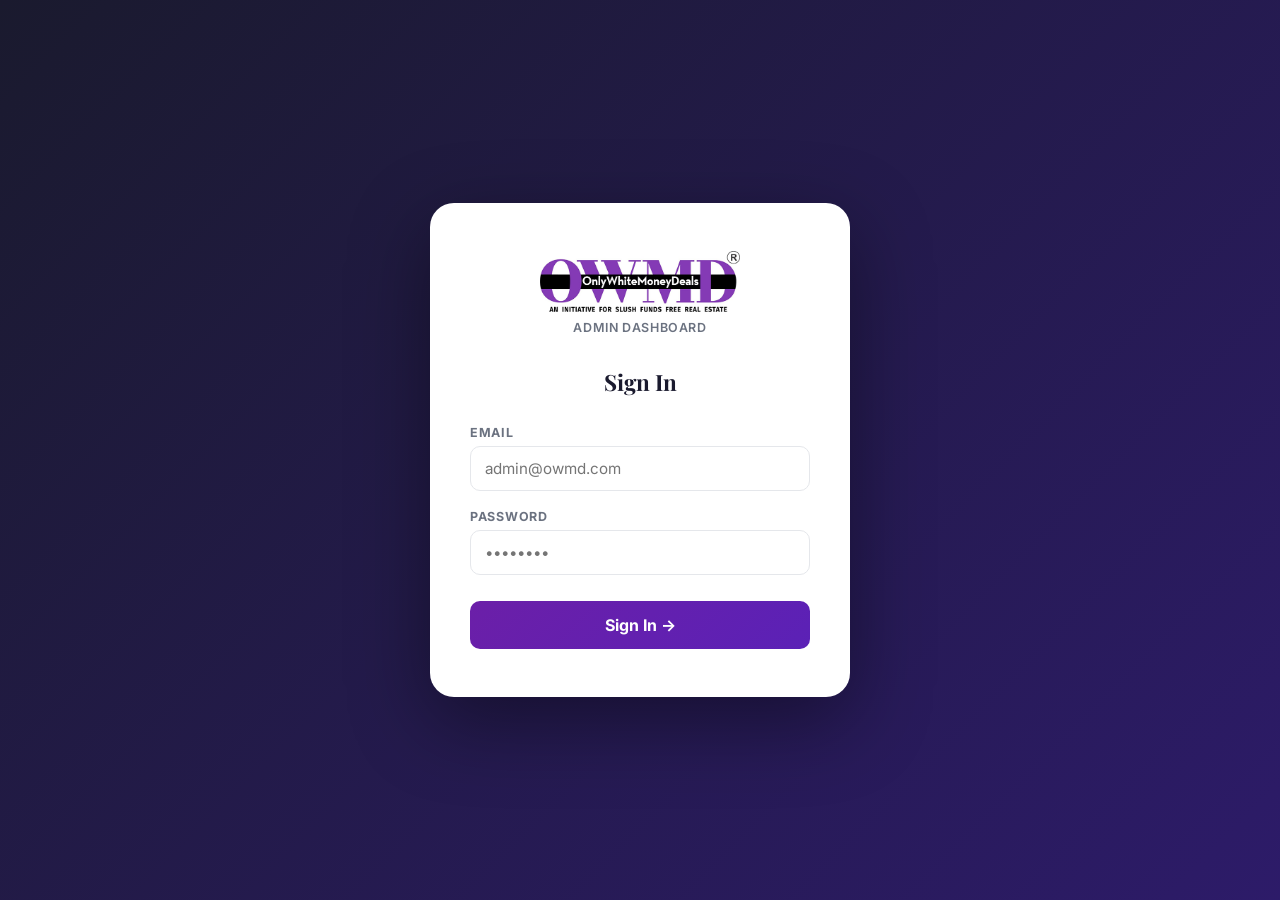
==== admin.html @ d9233c6e "Initial commit: OWMD site" ====
<!DOCTYPE html>
<html lang="en">
<head>
<meta charset="UTF-8"><meta name="viewport" content="width=device-width, initial-scale=1.0">
<title>Admin Dashboard | Only White Money Deals</title>
<meta name="robots" content="noindex, nofollow">
<link rel="preconnect" href="https://fonts.googleapis.com"><link rel="preconnect" href="https://fonts.gstatic.com" crossorigin>
<link href="https://fonts.googleapis.com/css2?family=Playfair+Display:wght@400;700;900&family=Inter:wght@300;400;500;600;700&display=swap" rel="stylesheet" media="print" onload="this.media='all'">
<link rel="icon" type="image/png" href="assets/logo1.png">
<style>
:root{--purple:#6B1FA8;--purple-dark:#5B21B6;--purple-light:#8B5CF6;--purple-bg:#F5F3FF;--black:#111111;--white:#FFFFFF;--off-white:#F8F9FA;--text:#1A1A2E;--muted:#6B7280;--border:#E5E7EB;--radius:12px;--shadow:0 4px 24px rgba(139,53,200,0.12);--shadow-lg:0 12px 48px rgba(139,53,200,0.2);--transition:all 0.3s ease;--green:#059669;--red:#DC2626;--amber:#D97706}
*,*::before,*::after{box-sizing:border-box;margin:0;padding:0}
html{font-size:16px;overflow-x:hidden}
body{font-family:'Inter',sans-serif;color:var(--text);background:var(--off-white);min-height:100vh}
h1,h2,h3,h4{font-family:'Playfair Display',serif}
a{text-decoration:none;color:inherit}
.login-wrap{min-height:100vh;display:flex;align-items:center;justify-content:center;background:linear-gradient(135deg,#1A1A2E 0%,#2D1B69 100%);padding:20px}
.login-card{background:#fff;border-radius:24px;padding:48px 40px;width:100%;max-width:420px;box-shadow:0 24px 80px rgba(0,0,0,0.4)}
.login-logo{text-align:center;margin-bottom:32px}
.login-logo img{max-width:200px;height:auto;display:block;margin:0 auto}
.login-logo p{font-size:0.78rem;color:var(--muted);margin-top:8px;font-weight:600;letter-spacing:0.05em;text-transform:uppercase}
.login-title{font-size:1.4rem;text-align:center;margin-bottom:28px;color:var(--text)}
.login-group{margin-bottom:18px}
.login-group label{display:block;font-size:0.78rem;font-weight:700;color:var(--muted);text-transform:uppercase;letter-spacing:0.06em;margin-bottom:6px}
.login-group input{width:100%;border:1.5px solid #E5E7EB;border-radius:10px;padding:12px 14px;font-size:0.95rem;font-family:inherit;color:var(--text);transition:var(--transition)}
.login-group input:focus{outline:none;border-color:var(--purple);box-shadow:0 0 0 3px rgba(107,31,168,0.1)}
.btn-login{width:100%;background:linear-gradient(135deg,var(--purple),var(--purple-dark));color:#fff;border:none;padding:14px;border-radius:10px;font-weight:700;font-size:1rem;cursor:pointer;transition:var(--transition);font-family:inherit;margin-top:8px}
.btn-login:hover{transform:translateY(-2px);box-shadow:var(--shadow-lg)}
.login-error{display:none;color:#DC2626;font-size:0.82rem;text-align:center;margin-top:10px;font-weight:600}
.login-error.show{display:block}
.dashboard{display:none;min-height:100vh;background:var(--off-white)}
.dashboard.active{display:block}
.dash-header{background:linear-gradient(135deg,var(--purple),var(--purple-dark));color:#fff;padding:0}
.dash-header-inner{max-width:1400px;margin:0 auto;padding:0 24px;display:flex;align-items:center;justify-content:space-between;height:64px;gap:16px}
.dash-logo{display:flex;align-items:center;gap:12px}
.dash-logo img{max-height:40px}.dash-logo-pill{background:#fff;border-radius:8px;padding:4px 10px;display:flex;align-items:center}.dash-logo-pill img{max-height:32px;width:auto;display:block}
.dash-logo span{font-size:1rem;font-weight:700;opacity:0.9}
.dash-header-right{display:flex;align-items:center;gap:12px}
.dash-badge{background:rgba(255,255,255,0.15);padding:4px 12px;border-radius:50px;font-size:0.75rem;font-weight:700;letter-spacing:0.05em}
.btn-logout{background:rgba(255,255,255,0.15);color:#fff;border:1px solid rgba(255,255,255,0.3);padding:8px 16px;border-radius:8px;font-size:0.82rem;font-weight:700;cursor:pointer;transition:var(--transition);font-family:inherit}
.btn-logout:hover{background:rgba(255,255,255,0.25)}
.dash-content{max-width:1400px;margin:0 auto;padding:32px 24px}
.stats-grid{display:grid;grid-template-columns:repeat(4,1fr);gap:20px;margin-bottom:32px}
.stat-card{background:#fff;border-radius:16px;padding:24px;border:1px solid #E5E7EB;box-shadow:var(--shadow);position:relative;overflow:hidden}
.stat-card::before{content:'';position:absolute;top:0;left:0;right:0;height:4px}
.stat-card.purple::before{background:linear-gradient(90deg,var(--purple),var(--purple-light))}
.stat-card.green::before{background:linear-gradient(90deg,#10B981,#059669)}
.stat-card.amber::before{background:linear-gradient(90deg,#F59E0B,#D97706)}
.stat-card.blue::before{background:linear-gradient(90deg,#3B82F6,#1D4ED8)}
.stat-icon{font-size:2rem;margin-bottom:12px}
.stat-value{font-size:2.5rem;font-weight:900;font-family:'Playfair Display',serif;line-height:1;margin-bottom:4px}
.stat-label{font-size:0.78rem;color:var(--muted);font-weight:600;text-transform:uppercase;letter-spacing:0.06em}
.tabs{display:flex;gap:4px;background:#fff;padding:6px;border-radius:14px;border:1px solid #E5E7EB;box-shadow:var(--shadow);margin-bottom:24px;width:fit-content}
.tab-btn{padding:10px 24px;border-radius:10px;border:none;font-size:0.88rem;font-weight:700;cursor:pointer;transition:var(--transition);color:var(--muted);background:none;font-family:inherit}
.tab-btn.active{background:var(--purple);color:#fff;box-shadow:0 4px 12px rgba(107,31,168,0.3)}
.tab-btn:hover:not(.active){background:var(--purple-bg);color:var(--purple)}
.tab-panel{display:none}.tab-panel.active{display:block}
.panel-header{display:flex;justify-content:space-between;align-items:center;margin-bottom:16px;flex-wrap:wrap;gap:12px}
.panel-title{font-size:1.1rem;font-weight:700;color:var(--text)}
.table-wrap{background:#fff;border-radius:16px;border:1px solid #E5E7EB;box-shadow:var(--shadow);overflow:hidden}
.admin-table{width:100%;border-collapse:collapse}
.admin-table th{background:var(--purple-bg);color:var(--purple);font-size:0.72rem;font-weight:800;text-transform:uppercase;letter-spacing:0.08em;padding:14px 16px;text-align:left;border-bottom:1px solid #E5E7EB;white-space:nowrap}
.admin-table td{padding:14px 16px;font-size:0.85rem;border-bottom:1px solid #F3F4F6;vertical-align:middle;max-width:200px;overflow:hidden;text-overflow:ellipsis;white-space:nowrap}
.admin-table tr:last-child td{border-bottom:none}
.admin-table tr:hover td{background:#FAFAFA}
.status-badge{display:inline-flex;align-items:center;gap:5px;padding:3px 10px;border-radius:50px;font-size:0.72rem;font-weight:700;letter-spacing:0.04em}
.badge-pending{background:#FEF3C7;color:#92400E}
.badge-verified{background:#D1FAE5;color:#065F46}
.badge-sold{background:#DBEAFE;color:#1E40AF}
.badge-new{background:#FEF3C7;color:#92400E}
.badge-contacted{background:#D1FAE5;color:#065F46}
.badge-closed{background:#F3F4F6;color:#374151}
.action-btns{display:flex;gap:6px;flex-wrap:wrap}
.btn-action{padding:5px 10px;border-radius:6px;font-size:0.75rem;font-weight:700;cursor:pointer;border:none;transition:var(--transition);font-family:inherit;white-space:nowrap}
.btn-verify{background:#D1FAE5;color:#065F46}.btn-verify:hover{background:#059669;color:#fff}
.btn-sold{background:#DBEAFE;color:#1E40AF}.btn-sold:hover{background:#1D4ED8;color:#fff}
.btn-delete{background:#FEE2E2;color:#991B1B}.btn-delete:hover{background:#DC2626;color:#fff}
.btn-contact{background:#EDE9FE;color:#5B21B6}.btn-contact:hover{background:var(--purple);color:#fff}
.btn-close-lead{background:#F3F4F6;color:#374151}.btn-close-lead:hover{background:#6B7280;color:#fff}
.empty-row td{text-align:center;color:var(--muted);padding:40px;font-size:0.9rem}
.search-bar{display:flex;gap:10px;align-items:center}
.search-bar input{border:1.5px solid #E5E7EB;border-radius:8px;padding:9px 14px;font-size:0.85rem;font-family:inherit;color:var(--text);transition:var(--transition);min-width:220px}
.search-bar input:focus{outline:none;border-color:var(--purple)}
.overflow-x{overflow-x:auto}
@media(max-width:900px){.stats-grid{grid-template-columns:repeat(2,1fr)}}
@media(max-width:600px){.stats-grid{grid-template-columns:1fr}.tabs{width:100%;flex-direction:column}.tab-btn{text-align:left}}
</style>
</head>
<body>
<div id="loginWrap" class="login-wrap">
  <div class="login-card">
    <div class="login-logo">
      <img src="assets/logo1.png" alt="OWMD Logo">
      <p>Admin Dashboard</p>
    </div>
    <h2 class="login-title">Sign In</h2>
    <form onsubmit="doLogin(event)">
      <div class="login-group"><label>Email</label><input type="email" id="loginEmail" placeholder="admin@owmd.com" autocomplete="username"></div>
      <div class="login-group"><label>Password</label><input type="password" id="loginPass" placeholder="••••••••" autocomplete="current-password"></div>
      <div class="login-error" id="loginError">Invalid email or password</div>
      <button type="submit" class="btn-login">Sign In →</button>
    </form>
  </div>
</div>
<div id="dashboard" class="dashboard">
  <header class="dash-header">
    <div class="dash-header-inner">
      <div class="dash-logo">
        <div class="dash-logo-pill"><img src="assets/logo1.png" alt="OWMD Logo"></div>
        <span>Admin Panel</span>
      </div>
      <div class="dash-header-right">
        <div class="dash-badge">🛡️ OWMD Team</div>
        <a href="index.html" class="btn-logout" style="text-decoration:none">← Site</a>
        <button class="btn-logout" onclick="doLogout()">Sign Out</button>
      </div>
    </div>
  </header>
  <div class="dash-content">
    <div class="stats-grid" id="statsGrid"></div>
    <div class="tabs">
      <button class="tab-btn active" onclick="switchTab('listings',this)">🏘 All Listings</button>
      <button class="tab-btn" onclick="switchTab('interests',this)">💬 Buyer Interests</button>
    </div>
    <div class="tab-panel active" id="tab-listings">
      <div class="panel-header">
        <div class="panel-title">All Property Listings</div>
        <div class="search-bar"><input type="text" id="listingSearch" placeholder="Search listings..." oninput="renderListings()"></div>
      </div>
      <div class="table-wrap overflow-x">
        <table class="admin-table">
          <thead><tr><th>ID</th><th>Type</th><th>Location</th><th>Price</th><th>Size</th><th>Seller</th><th>Date</th><th>Status</th><th>Actions</th></tr></thead>
          <tbody id="listingsTbody"></tbody>
        </table>
      </div>
    </div>
    <div class="tab-panel" id="tab-interests">
      <div class="panel-header">
        <div class="panel-title">Buyer Interests</div>
        <div class="search-bar"><input type="text" id="interestSearch" placeholder="Search buyers..." oninput="renderInterests()"></div>
      </div>
      <div class="table-wrap overflow-x">
        <table class="admin-table">
          <thead><tr><th>Buyer Name</th><th>Phone</th><th>Email</th><th>Property</th><th>Message</th><th>Date</th><th>Status</th><th>Actions</th></tr></thead>
          <tbody id="interestsTbody"></tbody>
        </table>
      </div>
    </div>
  </div>
</div>
<script>
const ADMIN_EMAIL = 'admin@onlywhitemoneydeals.com';
const ADMIN_PASS = 'owmd@admin2024';
const STORAGE_KEY = 'owmd_listings';
const INTERESTS_KEY = 'owmd_interests';
const SESSION_KEY = 'owmd_admin_session';

const SAMPLE_LISTINGS = [
  {id:'s1',type:'Flat',location:'Indirapuram',price:8500000,size:1450,bedrooms:3,description:'Spacious 3BHK flat in prime Indirapuram.',status:'verified',created:new Date('2026-04-10').toISOString(),seller_name:'OWMD Demo',seller_phone:'9910805491',seller_email:'demo@owmd.com',photos:[]},
  {id:'s2',type:'Builder Floor',location:'Vasundhara',price:11000000,size:1800,bedrooms:4,description:'Independent 4BHK builder floor in Vasundhara.',status:'verified',created:new Date('2026-04-15').toISOString(),seller_name:'OWMD Demo',seller_phone:'9910805491',seller_email:'demo@owmd.com',photos:[]},
  {id:'s3',type:'Shop',location:'Kaushambi',price:5000000,size:320,bedrooms:0,description:'Commercial shop on main road.',status:'verified',created:new Date('2026-04-20').toISOString(),seller_name:'OWMD Demo',seller_phone:'9910805491',seller_email:'demo@owmd.com',photos:[]},
  {id:'s4',type:'Plot',location:'Noida',price:15000000,size:250,bedrooms:0,description:'Prime residential plot in Noida Sector 137.',status:'pending',created:new Date('2026-05-01').toISOString(),seller_name:'Rajesh Kumar',seller_phone:'9876543210',seller_email:'rajesh@email.com',photos:[]},
  {id:'s5',type:'Office',location:'Greater Noida',price:7500000,size:900,bedrooms:0,description:'Modern office space in Knowledge Park.',status:'verified',created:new Date('2026-05-05').toISOString(),seller_name:'OWMD Demo',seller_phone:'9910805491',seller_email:'demo@owmd.com',photos:[]},
  {id:'s6',type:'Flat',location:'Noida',price:6200000,size:1100,bedrooms:2,description:'Compact 2BHK flat in Noida Sector 62.',status:'pending',created:new Date('2026-05-08').toISOString(),seller_name:'Priya Sharma',seller_phone:'9988776655',seller_email:'priya@email.com',photos:[]}
];

function getAllListings(){
  const stored = JSON.parse(localStorage.getItem(STORAGE_KEY)||'[]');
  const sampleIds = SAMPLE_LISTINGS.map(s=>s.id);
  const custom = stored.filter(l=>!sampleIds.includes(l.id));
  return [...SAMPLE_LISTINGS,...custom];
}

function saveCustomListings(all){
  const custom = all.filter(l=>!['s1','s2','s3','s4','s5','s6'].includes(l.id));
  localStorage.setItem(STORAGE_KEY,JSON.stringify(custom));
}

function formatPrice(p){
  if(p>=10000000) return '₹'+(p/10000000).toFixed(2)+' Cr';
  if(p>=100000) return '₹'+(p/100000).toFixed(1)+' L';
  return '₹'+p.toLocaleString('en-IN');
}

function formatDate(d){
  return new Date(d).toLocaleDateString('en-IN',{day:'2-digit',month:'short',year:'numeric'});
}

function doLogin(e){
  e.preventDefault();
  const email = document.getElementById('loginEmail').value.trim();
  const pass = document.getElementById('loginPass').value;
  if(email===ADMIN_EMAIL && pass===ADMIN_PASS){
    sessionStorage.setItem(SESSION_KEY,'1');
    document.getElementById('loginWrap').style.display='none';
    document.getElementById('dashboard').classList.add('active');
    initDashboard();
  } else {
    document.getElementById('loginError').classList.add('show');
  }
}

function doLogout(){
  sessionStorage.removeItem(SESSION_KEY);
  location.reload();
}

function initDashboard(){
  renderStats();
  renderListings();
  renderInterests();
}

function renderStats(){
  const listings = getAllListings();
  const interests = JSON.parse(localStorage.getItem(INTERESTS_KEY)||'[]');
  const pending = listings.filter(l=>l.status==='pending').length;
  const verified = listings.filter(l=>l.status==='verified').length;
  document.getElementById('statsGrid').innerHTML=`
    <div class="stat-card purple"><div class="stat-icon">🏘️</div><div class="stat-value">${listings.length}</div><div class="stat-label">Total Listings</div></div>
    <div class="stat-card amber"><div class="stat-icon">⏳</div><div class="stat-value">${pending}</div><div class="stat-label">Pending Review</div></div>
    <div class="stat-card green"><div class="stat-icon">✅</div><div class="stat-value">${verified}</div><div class="stat-label">Verified Listings</div></div>
    <div class="stat-card blue"><div class="stat-icon">💬</div><div class="stat-value">${interests.length}</div><div class="stat-label">Buyer Interests</div></div>`;
}

function switchTab(name, btn){
  document.querySelectorAll('.tab-panel').forEach(p=>p.classList.remove('active'));
  document.querySelectorAll('.tab-btn').forEach(b=>b.classList.remove('active'));
  document.getElementById('tab-'+name).classList.add('active');
  btn.classList.add('active');
}

function renderListings(){
  const q = (document.getElementById('listingSearch').value||'').toLowerCase();
  let listings = getAllListings();
  if(q) listings = listings.filter(l=>(l.type+l.location+l.seller_name).toLowerCase().includes(q));
  const badge = s=>s==='verified'?'badge-verified':s==='sold'?'badge-sold':'badge-pending';
  const label = s=>s==='verified'?'✅ Verified':s==='sold'?'🔵 Sold':'⏳ Pending';
  const isSample = id=>['s1','s2','s3','s4','s5','s6'].includes(id);
  const rows = listings.map(l=>`<tr>
    <td title="${l.id}">${l.id.slice(0,8)}…</td>
    <td><strong>${l.type}</strong></td>
    <td>${l.location}</td>
    <td>${formatPrice(l.price)}</td>
    <td>${l.size.toLocaleString()} sqft</td>
    <td title="${l.seller_phone}">${l.seller_name}</td>
    <td>${formatDate(l.created)}</td>
    <td><span class="status-badge ${badge(l.status)}">${label(l.status)}</span></td>
    <td><div class="action-btns">
      ${l.status!=='verified'&&!isSample(l.id)?`<button class="btn-action btn-verify" onclick="verifyListing('${l.id}')">Verify</button>`:''}
      ${l.status==='verified'&&!isSample(l.id)?`<button class="btn-action btn-sold" onclick="markSold('${l.id}')">Sold</button>`:''}
      <button class="btn-action btn-contact" onclick="contactSeller('${l.seller_phone}','${l.type}','${l.location}')">📞</button>
      ${!isSample(l.id)?`<button class="btn-action btn-delete" onclick="deleteListing('${l.id}')">Delete</button>`:''}
    </div></td>
  </tr>`).join('');
  document.getElementById('listingsTbody').innerHTML = rows||`<tr class="empty-row"><td colspan="9">No listings found.</td></tr>`;
}

function verifyListing(id){
  if(!confirm('Verify this listing? It will become visible to buyers.')) return;
  let all = getAllListings();
  const idx = all.findIndex(l=>l.id===id);
  if(idx>-1){all[idx].status='verified';saveCustomListings(all);}
  renderStats();renderListings();
}

function markSold(id){
  let all = getAllListings();
  const idx = all.findIndex(l=>l.id===id);
  if(idx>-1){all[idx].status='sold';saveCustomListings(all);}
  renderStats();renderListings();
}

function deleteListing(id){
  if(!confirm('Delete this listing? This cannot be undone.')) return;
  let all = getAllListings();
  all = all.filter(l=>l.id!==id);
  saveCustomListings(all);
  renderStats();renderListings();
}

function contactSeller(phone, type, location){
  const msg = `Hi, I am from OWMD team. Your ${type} listing in ${location} is being reviewed. Please share more details.`;
  window.open(`https://wa.me/91${phone.replace(/[^0-9]/g,'')}?text=${encodeURIComponent(msg)}`,'_blank');
}

function renderInterests(){
  const q = (document.getElementById('interestSearch').value||'').toLowerCase();
  let interests = JSON.parse(localStorage.getItem(INTERESTS_KEY)||'[]');
  if(q) interests = interests.filter(i=>(i.buyer_name+i.buyer_phone+i.property_label).toLowerCase().includes(q));
  const badge = s=>s==='new'?'badge-new':s==='contacted'?'badge-contacted':'badge-closed';
  const label = s=>s==='new'?'🆕 New':s==='contacted'?'✅ Contacted':'🔒 Closed';
  const rows = interests.map((i,idx)=>`<tr>
    <td><strong>${i.buyer_name}</strong></td>
    <td><a href="tel:${i.buyer_phone}" style="color:var(--purple)">${i.buyer_phone}</a></td>
    <td>${i.buyer_email||'—'}</td>
    <td title="${i.property_label}">${(i.property_label||'').slice(0,25)}…</td>
    <td title="${i.message||''}">${(i.message||'—').slice(0,30)}${i.message&&i.message.length>30?'…':''}</td>
    <td>${formatDate(i.created)}</td>
    <td><span class="status-badge ${badge(i.status||'new')}">${label(i.status||'new')}</span></td>
    <td><div class="action-btns">
      ${(i.status||'new')!=='contacted'?`<button class="btn-action btn-contact" onclick="contactBuyer(${idx})">📞 Contact</button>`:''}
      ${(i.status||'new')!=='closed'?`<button class="btn-action btn-close-lead" onclick="closeLead(${idx})">Close</button>`:''}
    </div></td>
  </tr>`).join('');
  document.getElementById('interestsTbody').innerHTML = rows||`<tr class="empty-row"><td colspan="8">No buyer interests yet.</td></tr>`;
}

function contactBuyer(idx){
  const interests = JSON.parse(localStorage.getItem(INTERESTS_KEY)||'[]');
  const i = interests[idx];
  if(!i) return;
  const msg = `Hi ${i.buyer_name}, I am from OWMD team. You recently expressed interest in ${i.property_label}. Let me share more details with you.`;
  window.open(`https://wa.me/91${i.buyer_phone.replace(/[^0-9]/g,'')}?text=${encodeURIComponent(msg)}`,'_blank');
  interests[idx].status='contacted';
  localStorage.setItem(INTERESTS_KEY,JSON.stringify(interests));
  renderStats();renderInterests();
}

function closeLead(idx){
  const interests = JSON.parse(localStorage.getItem(INTERESTS_KEY)||'[]');
  if(interests[idx]) interests[idx].status='closed';
  localStorage.setItem(INTERESTS_KEY,JSON.stringify(interests));
  renderStats();renderInterests();
}

if(sessionStorage.getItem(SESSION_KEY)){
  document.getElementById('loginWrap').style.display='none';
  document.getElementById('dashboard').classList.add('active');
  initDashboard();
}
</script>
</body></html>
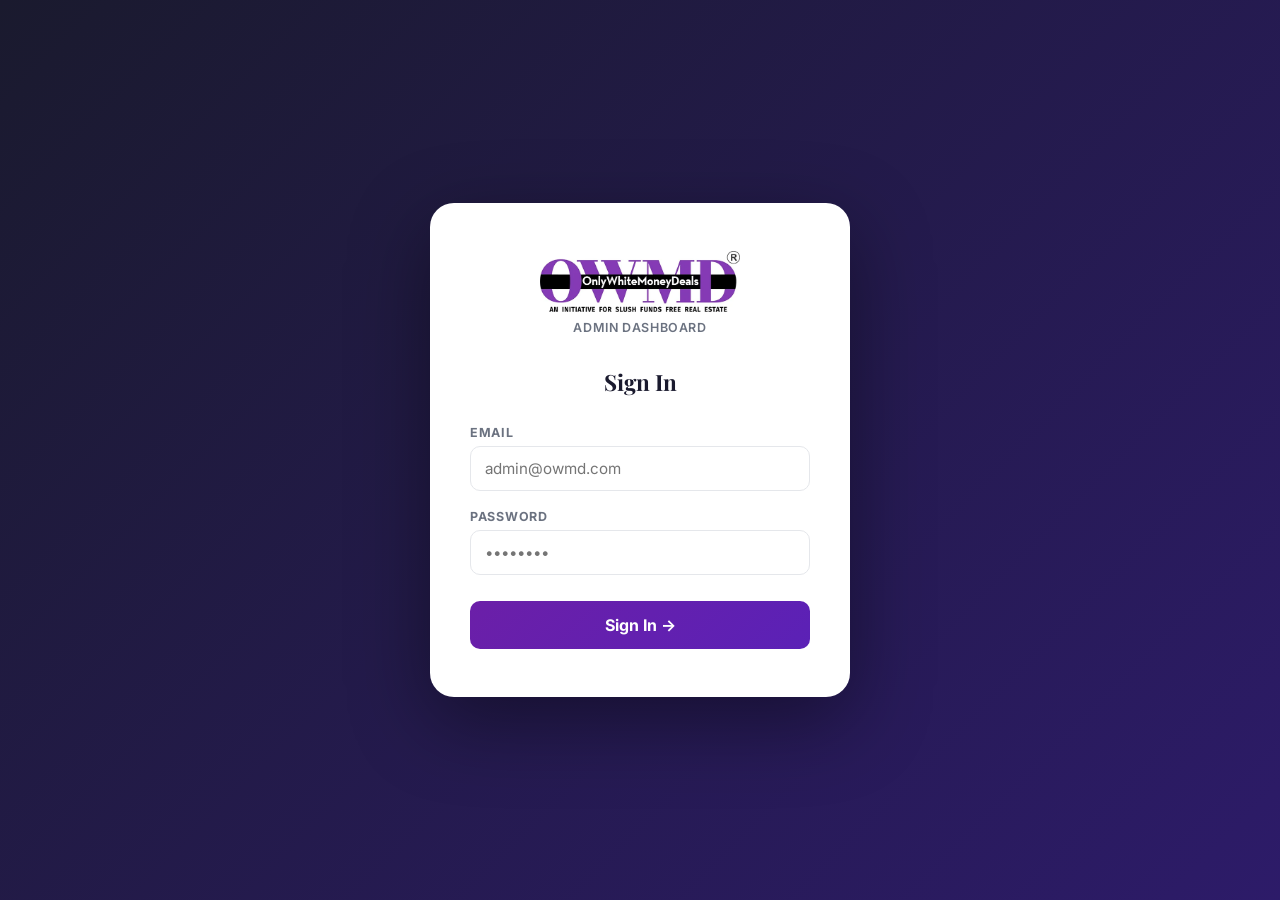
==== commit dc85a83b: "perf: finalize full webp image migration and resolve all asset references" ====
--- a/admin.html
+++ b/admin.html
@@ -6,7 +6,7 @@
 <meta name="robots" content="noindex, nofollow">
 <link rel="preconnect" href="https://fonts.googleapis.com"><link rel="preconnect" href="https://fonts.gstatic.com" crossorigin>
 <link href="https://fonts.googleapis.com/css2?family=Playfair+Display:wght@400;700;900&family=Inter:wght@300;400;500;600;700&display=swap" rel="stylesheet" media="print" onload="this.media='all'">
-<link rel="icon" type="image/png" href="assets/logo1.png">
+<link rel="icon" type="image/webp" href="assets/logo1.webp">
 <style>
 :root{--purple:#6B1FA8;--purple-dark:#5B21B6;--purple-light:#8B5CF6;--purple-bg:#F5F3FF;--black:#111111;--white:#FFFFFF;--off-white:#F8F9FA;--text:#1A1A2E;--muted:#6B7280;--border:#E5E7EB;--radius:12px;--shadow:0 4px 24px rgba(139,53,200,0.12);--shadow-lg:0 12px 48px rgba(139,53,200,0.2);--transition:all 0.3s ease;--green:#059669;--red:#DC2626;--amber:#D97706}
 *,*::before,*::after{box-sizing:border-box;margin:0;padding:0}
@@ -90,7 +90,7 @@
 <div id="loginWrap" class="login-wrap">
   <div class="login-card">
     <div class="login-logo">
-      <img src="assets/logo1.png" alt="OWMD Logo">
+      <img src="assets/logo1.webp" alt="OWMD Logo">
       <p>Admin Dashboard</p>
     </div>
     <h2 class="login-title">Sign In</h2>
@@ -106,7 +106,7 @@
   <header class="dash-header">
     <div class="dash-header-inner">
       <div class="dash-logo">
-        <div class="dash-logo-pill"><img src="assets/logo1.png" alt="OWMD Logo"></div>
+        <div class="dash-logo-pill"><img src="assets/logo1.webp" alt="OWMD Logo"></div>
         <span>Admin Panel</span>
       </div>
       <div class="dash-header-right">
